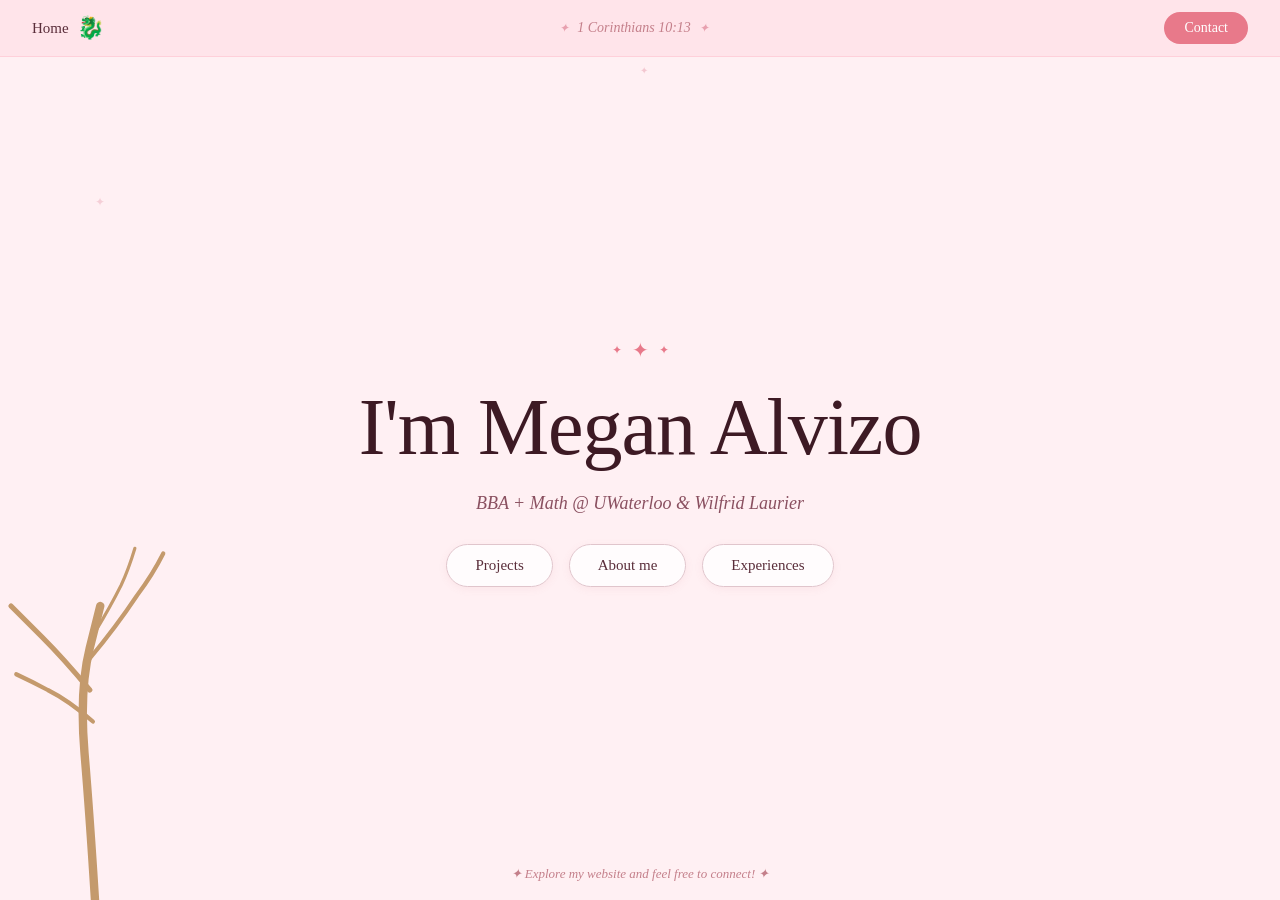
==== index.html @ 12430c57 "Build complete personal website with 4 pages Home, Projects, About Me, and Experiences pages matchin" ====
<!DOCTYPE html>
<html lang="en">
<head>
  <meta charset="UTF-8" />
  <meta name="viewport" content="width=device-width, initial-scale=1.0" />
  <title>Megan Alvizo</title>
  <link rel="stylesheet" href="src/styles/main.css" />
  <link rel="stylesheet" href="src/styles/home.css" />
</head>
<body>

  <!-- Navbar -->
  <nav class="navbar">
    <div class="nav-left">
      <span class="nav-home-link" onclick="window.location.href='index.html'">Home</span>
      <span class="nailong">🐉</span>
    </div>
    <div class="nav-center">
      <span class="star-icon">✦</span>
      <span class="nav-verse">1 Corinthians 10:13</span>
      <span class="star-icon">✦</span>
    </div>
    <div class="nav-right">
      <button class="contact-btn" onclick="openContact()">Contact</button>
    </div>
  </nav>

  <!-- Contact Modal -->
  <div class="modal-overlay" id="contactModal" onclick="closeContact(event)">
    <div class="modal-box">
      <h3 class="modal-title">Let's connect! ✦</h3>
      <div class="modal-links">
        <a href="https://www.linkedin.com/in/megan-louise-alvizo-20a7b934a" target="_blank" class="modal-link">
          <span class="modal-icon">💼</span> LinkedIn
        </a>
        <a href="https://www.instagram.com/meganalvi_" target="_blank" class="modal-link">
          <span class="modal-icon">📸</span> @meganalvi_
        </a>
        <a href="mailto:alvizomeganlouise@gmail.com" class="modal-link">
          <span class="modal-icon">✉️</span> alvizomeganlouise@gmail.com
        </a>
      </div>
      <button class="modal-close" onclick="closeContact()">×</button>
    </div>
  </div>

  <!-- Cherry Blossom Tree (left side) -->
  <div class="cherry-blossom-container" id="cherryTree">
    <svg class="cherry-tree-svg" viewBox="0 0 200 400" xmlns="http://www.w3.org/2000/svg">
      <!-- trunk -->
      <path d="M100 400 Q95 320 90 260 Q85 200 95 160 Q100 140 105 120" stroke="#c49a6c" stroke-width="8" fill="none" stroke-linecap="round"/>
      <!-- branches -->
      <path d="M95 200 Q70 170 50 150 Q35 135 20 120" stroke="#c49a6c" stroke-width="5" fill="none" stroke-linecap="round"/>
      <path d="M95 170 Q120 140 140 110 Q155 90 165 70" stroke="#c49a6c" stroke-width="4" fill="none" stroke-linecap="round"/>
      <path d="M98 230 Q75 210 55 200 Q40 192 25 185" stroke="#c49a6c" stroke-width="4" fill="none" stroke-linecap="round"/>
      <path d="M100 145 Q115 120 125 100 Q132 85 138 65" stroke="#c49a6c" stroke-width="3" fill="none" stroke-linecap="round"/>
      <!-- blossom clusters -->
      <g class="blossom-cluster" opacity="0">
        <!-- cluster 1 near top -->
        <circle cx="20" cy="118" r="18" fill="#ffb7c5" opacity="0.6"/>
        <circle cx="38" cy="108" r="14" fill="#ffc8d3" opacity="0.7"/>
        <circle cx="12" cy="105" r="12" fill="#ff9db0" opacity="0.5"/>
        <!-- cluster 2 right upper -->
        <circle cx="165" cy="68" r="16" fill="#ffb7c5" opacity="0.6"/>
        <circle cx="150" cy="55" r="12" fill="#ffc8d3" opacity="0.7"/>
        <circle cx="175" cy="55" r="10" fill="#ff9db0" opacity="0.5"/>
        <!-- cluster 3 right mid -->
        <circle cx="140" cy="108" r="14" fill="#ffb7c5" opacity="0.6"/>
        <circle cx="155" cy="95" r="10" fill="#ffc8d3" opacity="0.7"/>
        <!-- cluster 4 left mid -->
        <circle cx="25" cy="182" r="14" fill="#ffb7c5" opacity="0.6"/>
        <circle cx="40" cy="172" r="11" fill="#ffc8d3" opacity="0.7"/>
        <circle cx="15" cy="172" r="9" fill="#ff9db0" opacity="0.5"/>
        <!-- cluster 5 left upper -->
        <circle cx="48" cy="148" r="12" fill="#ffb7c5" opacity="0.6"/>
        <circle cx="32" cy="138" r="9" fill="#ffc8d3" opacity="0.7"/>
        <!-- small individual blossoms -->
        <circle cx="100" cy="98" r="10" fill="#ffb7c5" opacity="0.6"/>
        <circle cx="126" cy="98" r="9" fill="#ffc8d3" opacity="0.6"/>
        <circle cx="138" cy="63" r="8" fill="#ff9db0" opacity="0.5"/>
      </g>
    </svg>

    <!-- Falling petals -->
    <div class="petals-container" id="petalsContainer"></div>
  </div>

  <!-- Decorative stars -->
  <span class="deco-star" style="top:65px;left:640px;font-size:10px;opacity:0.5;">✦</span>
  <span class="deco-star" style="top:195px;left:95px;font-size:12px;opacity:0.4;">✦</span>

  <!-- Hero Section -->
  <section class="hero">
    <div class="hero-stars">
      <span class="star-sm">✦</span>
      <span class="star-lg">✦</span>
      <span class="star-sm">✦</span>
    </div>
    <h1 class="hero-title">I'm Megan Alvizo</h1>
    <p class="hero-subtitle">BBA + Math @ UWaterloo &amp; Wilfrid Laurier</p>
    <div class="hero-buttons">
      <a href="src/pages/projects.html" class="hero-btn">Projects</a>
      <a href="src/pages/about.html" class="hero-btn">About me</a>
      <a href="src/pages/experiences.html" class="hero-btn">Experiences</a>
    </div>
  </section>

  <!-- Footer -->
  <footer class="footer">
    <span>✦ Explore my website and feel free to connect! ✦</span>
  </footer>

  <script src="src/scripts/main.js"></script>
  <script src="src/scripts/home.js"></script>
</body>
</html>
---- src/styles/main.css ----
/* ── Global Reset & Base ── */
*, *::before, *::after { box-sizing: border-box; margin: 0; padding: 0; }

body {
  font-family: 'Georgia', serif;
  background: #fff0f3;
  color: #5a2d3a;
  min-height: 100vh;
  display: flex;
  flex-direction: column;
}

/* ── Navbar ── */
.navbar {
  display: flex;
  align-items: center;
  justify-content: space-between;
  padding: 12px 32px;
  background: #ffe4ea;
  border-bottom: 1px solid #ffd0da;
  position: sticky;
  top: 0;
  z-index: 100;
}

.nav-left {
  display: flex;
  align-items: center;
  gap: 8px;
}

.nav-home-link {
  font-size: 15px;
  font-weight: 500;
  color: #5a2d3a;
  cursor: pointer;
  text-decoration: none;
}
.nav-home-link:hover { text-decoration: underline; }

.nailong {
  font-size: 22px;
  line-height: 1;
}

.nav-center {
  display: flex;
  align-items: center;
  gap: 8px;
  font-size: 14px;
  color: #c47f8a;
  font-style: italic;
}

.star-icon { font-size: 12px; color: #e8a0af; }

.contact-btn {
  background: #e8798a;
  color: #fff;
  border: none;
  border-radius: 20px;
  padding: 8px 20px;
  font-size: 14px;
  cursor: pointer;
  font-family: inherit;
  transition: background 0.2s;
}
.contact-btn:hover { background: #d4606f; }

/* ── Modal ── */
.modal-overlay {
  display: none;
  position: fixed;
  inset: 0;
  background: rgba(90,45,58,0.18);
  z-index: 200;
  align-items: center;
  justify-content: center;
}
.modal-overlay.active { display: flex; }

.modal-box {
  background: #fff;
  border-radius: 20px;
  padding: 36px 40px;
  min-width: 320px;
  box-shadow: 0 8px 32px rgba(200,100,120,0.15);
  position: relative;
  text-align: center;
}

.modal-title {
  font-size: 20px;
  color: #5a2d3a;
  margin-bottom: 24px;
  font-family: 'Georgia', serif;
}

.modal-links {
  display: flex;
  flex-direction: column;
  gap: 14px;
}

.modal-link {
  display: flex;
  align-items: center;
  gap: 10px;
  background: #fff0f3;
  border-radius: 12px;
  padding: 12px 18px;
  color: #5a2d3a;
  text-decoration: none;
  font-size: 14px;
  transition: background 0.2s;
}
.modal-link:hover { background: #ffd8e0; }

.modal-icon { font-size: 18px; }

.modal-close {
  position: absolute;
  top: 12px; right: 16px;
  background: none;
  border: none;
  font-size: 22px;
  color: #c47f8a;
  cursor: pointer;
  line-height: 1;
}
.modal-close:hover { color: #5a2d3a; }

/* ── Footer ── */
.footer {
  text-align: center;
  padding: 18px;
  font-size: 13px;
  color: #c47f8a;
  font-style: italic;
  margin-top: auto;
}

/* ── Page header (used in sub-pages) ── */
.page-header {
  text-align: center;
  padding: 40px 20px 10px;
}
.page-header h1 {
  font-size: 42px;
  font-family: 'Georgia', serif;
  color: #3d1a24;
  display: flex;
  align-items: center;
  justify-content: center;
  gap: 12px;
}
.page-header h1 .star-pink { color: #e8798a; font-size: 22px; }
.page-header .subtitle {
  font-size: 15px;
  color: #b07080;
  margin-top: 8px;
  font-style: italic;
}

/* ── Decorative background stars ── */
.deco-star {
  position: absolute;
  color: #e8a0af;
  pointer-events: none;
  user-select: none;
}

/* ── Card shared ── */
.card {
  background: #fff;
  border-radius: 20px;
  box-shadow: 0 2px 16px rgba(200,100,120,0.08);
  padding: 28px;
}

/* ── Tag / badge ── */
.tag {
  display: inline-block;
  background: #fff0f3;
  border: 1px solid #ffd0da;
  color: #b07080;
  border-radius: 20px;
  padding: 4px 12px;
  font-size: 12px;
}
---- src/styles/home.css ----
/* ── Home page ── */

body {
  position: relative;
  overflow-x: hidden;
}

/* Cherry blossom tree anchored to left side */
.cherry-blossom-container {
  position: fixed;
  left: -10px;
  bottom: 0;
  width: 210px;
  height: 420px;
  pointer-events: none;
  z-index: 10;
  opacity: 0;
}
.cherry-blossom-container.grown { opacity: 1; }

.cherry-tree-svg {
  width: 100%;
  height: 100%;
}

/* Blossom cluster animation */
.blossom-cluster {
  transition: opacity 1.5s ease;
}

/* Falling petals */
.petals-container {
  position: fixed;
  top: 0;
  left: 0;
  width: 100vw;
  height: 100vh;
  pointer-events: none;
  z-index: 9;
  overflow: hidden;
}

.petal {
  position: absolute;
  width: 10px;
  height: 10px;
  border-radius: 50% 0 50% 0;
  background: #ffb7c5;
  opacity: 0;
  animation: petalFall linear infinite;
}

@keyframes petalFall {
  0%   { transform: translateY(-20px) rotate(0deg); opacity: 0.8; }
  80%  { opacity: 0.5; }
  100% { transform: translateY(100vh) rotate(360deg) translateX(60px); opacity: 0; }
}

/* Hero */
.hero {
  flex: 1;
  display: flex;
  flex-direction: column;
  align-items: center;
  justify-content: center;
  text-align: center;
  padding: 60px 20px 40px;
  gap: 20px;
}

.hero-stars {
  display: flex;
  gap: 10px;
  align-items: center;
  color: #e8798a;
  font-size: 14px;
}
.hero-stars .star-lg { font-size: 20px; }
.hero-stars .star-sm { font-size: 12px; }

.hero-title {
  font-family: 'Times New Roman', Times, serif;
  font-size: clamp(48px, 8vw, 80px);
  font-weight: 400;
  color: #3d1a24;
  animation: pulse 3s ease-in-out infinite;
  letter-spacing: -1px;
}

@keyframes pulse {
  0%, 100% { transform: scale(1); }
  50%       { transform: scale(1.02); }
}

.hero-subtitle {
  font-size: 18px;
  color: #8a5060;
  font-family: 'Georgia', serif;
  font-style: italic;
}

.hero-buttons {
  display: flex;
  gap: 16px;
  flex-wrap: wrap;
  justify-content: center;
  margin-top: 10px;
}

.hero-btn {
  display: inline-block;
  padding: 12px 28px;
  border-radius: 30px;
  border: 1.5px solid #e0c5cc;
  background: rgba(255,255,255,0.8);
  color: #5a2d3a;
  text-decoration: none;
  font-size: 15px;
  font-family: 'Georgia', serif;
  backdrop-filter: blur(4px);
  transition: background 0.2s, box-shadow 0.2s, transform 0.15s;
  box-shadow: 0 2px 8px rgba(200,100,120,0.08);
}
.hero-btn:hover {
  background: #fff;
  box-shadow: 0 4px 18px rgba(200,100,120,0.18);
  transform: translateY(-2px);
}
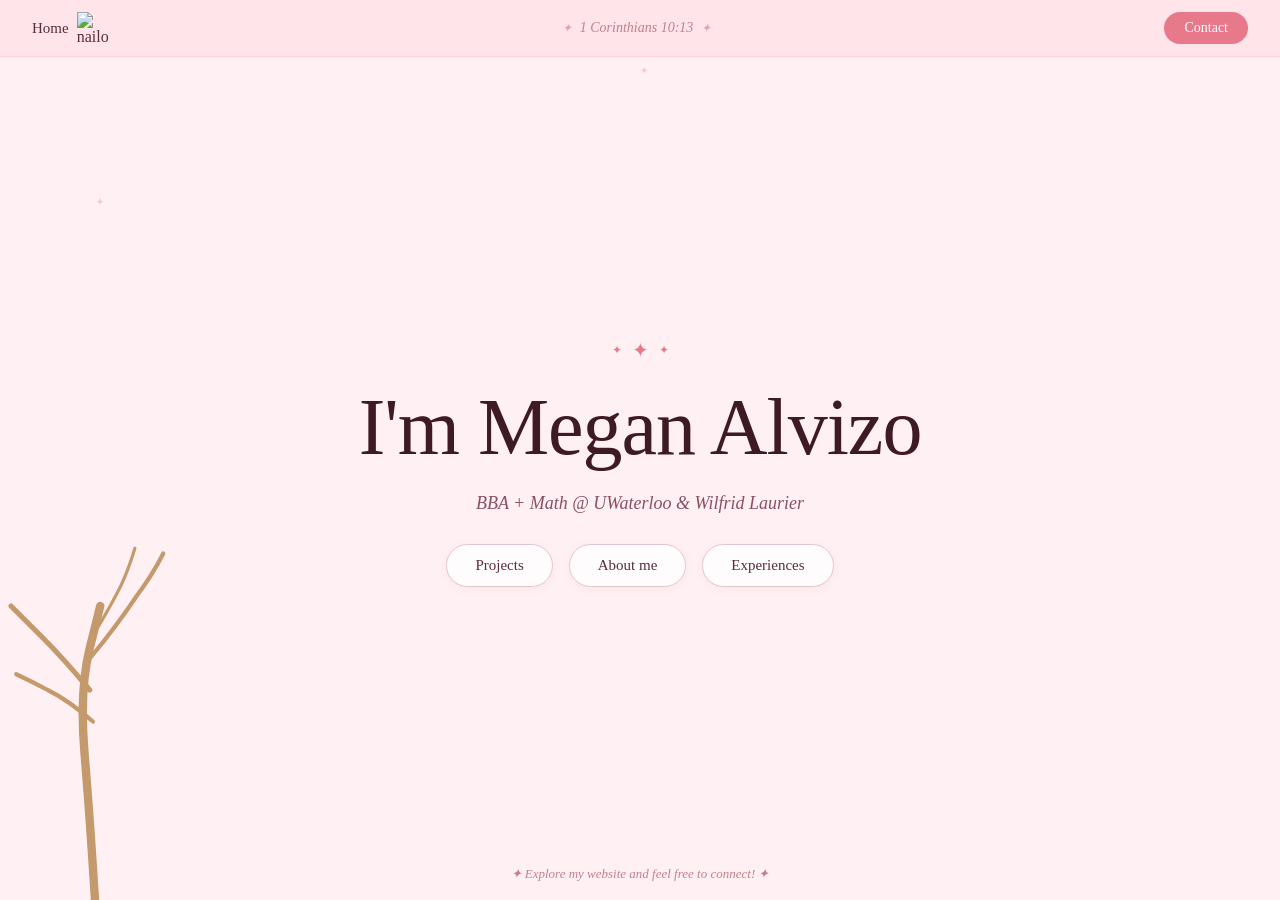
==== commit 12fe6df7: "Update contact modal design, full-width petals, and nailong character image - Redesign contact modal" ====
--- a/index.html
+++ b/index.html
@@ -13,7 +13,7 @@
   <nav class="navbar">
     <div class="nav-left">
       <span class="nav-home-link" onclick="window.location.href='index.html'">Home</span>
-      <span class="nailong">🐉</span>
+      <img src="src/assets/nailong.png" class="nailong-img" alt="nailong" />
     </div>
     <div class="nav-center">
       <span class="star-icon">✦</span>
@@ -28,16 +28,19 @@
   <!-- Contact Modal -->
   <div class="modal-overlay" id="contactModal" onclick="closeContact(event)">
     <div class="modal-box">
-      <h3 class="modal-title">Let's connect! ✦</h3>
+      <h3 class="modal-title"><span class="flower">✿</span> Let's connect <span class="flower">✿</span></h3>
       <div class="modal-links">
         <a href="https://www.linkedin.com/in/megan-louise-alvizo-20a7b934a" target="_blank" class="modal-link">
-          <span class="modal-icon">💼</span> LinkedIn
+          <div class="modal-link-icon linkedin"><svg viewBox="0 0 24 24" fill="#0077b5" xmlns="http://www.w3.org/2000/svg"><path d="M20.447 20.452h-3.554v-5.569c0-1.328-.027-3.037-1.852-3.037-1.853 0-2.136 1.445-2.136 2.939v5.667H9.351V9h3.414v1.561h.046c.477-.9 1.637-1.85 3.37-1.85 3.601 0 4.267 2.37 4.267 5.455v6.286zM5.337 7.433a2.062 2.062 0 0 1-2.063-2.065 2.064 2.064 0 1 1 2.063 2.065zm1.782 13.019H3.555V9h3.564v11.452zM22.225 0H1.771C.792 0 0 .774 0 1.729v20.542C0 23.227.792 24 1.771 24h20.451C23.2 24 24 23.227 24 22.271V1.729C24 .774 23.2 0 22.222 0h.003z"/></svg></div>
+          <div class="modal-link-text"><span class="modal-link-label">LinkedIn</span><span class="modal-link-value">Megan Louise Alvizo's Profile</span></div>
         </a>
         <a href="https://www.instagram.com/meganalvi_" target="_blank" class="modal-link">
-          <span class="modal-icon">📸</span> @meganalvi_
+          <div class="modal-link-icon instagram"><svg viewBox="0 0 24 24" xmlns="http://www.w3.org/2000/svg"><defs><radialGradient id="ig" cx="30%" cy="107%" r="150%"><stop offset="0%" stop-color="#fdf497"/><stop offset="5%" stop-color="#fdf497"/><stop offset="45%" stop-color="#fd5949"/><stop offset="60%" stop-color="#d6249f"/><stop offset="90%" stop-color="#285AEB"/></radialGradient></defs><path fill="url(#ig)" d="M12 2.163c3.204 0 3.584.012 4.85.07 3.252.148 4.771 1.691 4.919 4.919.058 1.265.069 1.645.069 4.849 0 3.205-.012 3.584-.069 4.849-.149 3.225-1.664 4.771-4.919 4.919-1.266.058-1.644.07-4.85.07-3.204 0-3.584-.012-4.849-.07-3.26-.149-4.771-1.699-4.919-4.92-.058-1.265-.07-1.644-.07-4.849 0-3.204.013-3.583.07-4.849.149-3.227 1.664-4.771 4.919-4.919 1.266-.057 1.645-.069 4.849-.069zm0-2.163c-3.259 0-3.667.014-4.947.072-4.358.2-6.78 2.618-6.98 6.98-.059 1.281-.073 1.689-.073 4.948 0 3.259.014 3.668.072 4.948.2 4.358 2.618 6.78 6.98 6.98 1.281.058 1.689.072 4.948.072 3.259 0 3.668-.014 4.948-.072 4.354-.2 6.782-2.618 6.979-6.98.059-1.28.073-1.689.073-4.948 0-3.259-.014-3.667-.072-4.947-.196-4.354-2.617-6.78-6.979-6.98-1.281-.059-1.69-.073-4.949-.073zm0 5.838a6.162 6.162 0 1 0 0 12.324 6.162 6.162 0 0 0 0-12.324zM12 16a4 4 0 1 1 0-8 4 4 0 0 1 0 8zm6.406-11.845a1.44 1.44 0 1 0 0 2.881 1.44 1.44 0 0 0 0-2.881z"/></svg></div>
+          <div class="modal-link-text"><span class="modal-link-label">Instagram</span><span class="modal-link-value">@meganalvi_</span></div>
         </a>
         <a href="mailto:alvizomeganlouise@gmail.com" class="modal-link">
-          <span class="modal-icon">✉️</span> alvizomeganlouise@gmail.com
+          <div class="modal-link-icon email"><svg viewBox="0 0 24 24" fill="none" stroke="#e8798a" stroke-width="2" stroke-linecap="round" stroke-linejoin="round" xmlns="http://www.w3.org/2000/svg"><rect x="2" y="4" width="20" height="16" rx="2"/><path d="m22 7-8.97 5.7a1.94 1.94 0 0 1-2.06 0L2 7"/></svg></div>
+          <div class="modal-link-text"><span class="modal-link-label">Email</span><span class="modal-link-value">alvizomeganlouise@gmail.com</span></div>
         </a>
       </div>
       <button class="modal-close" onclick="closeContact()">×</button>
--- a/src/styles/main.css
+++ b/src/styles/main.css
@@ -38,9 +38,10 @@
 }
 .nav-home-link:hover { text-decoration: underline; }
 
-.nailong {
-  font-size: 22px;
-  line-height: 1;
+.nailong-img {
+  width: 32px;
+  height: 32px;
+  object-fit: contain;
 }
 
 .nav-center {
@@ -81,49 +82,73 @@
 
 .modal-box {
   background: #fff;
-  border-radius: 20px;
-  padding: 36px 40px;
-  min-width: 320px;
-  box-shadow: 0 8px 32px rgba(200,100,120,0.15);
+  border-radius: 24px;
+  padding: 32px 28px 28px;
+  min-width: 340px;
+  max-width: 420px;
+  width: 90vw;
+  box-shadow: 0 8px 40px rgba(200,100,120,0.18);
   position: relative;
   text-align: center;
 }
 
 .modal-title {
-  font-size: 20px;
-  color: #5a2d3a;
-  margin-bottom: 24px;
+  font-size: 22px;
+  color: #3d1a24;
+  margin-bottom: 22px;
   font-family: 'Georgia', serif;
-}
+  display: flex;
+  align-items: center;
+  justify-content: center;
+  gap: 8px;
+}
+.modal-title .flower { color: #e8798a; font-size: 18px; }
 
 .modal-links {
   display: flex;
   flex-direction: column;
+  gap: 12px;
+}
+
+.modal-link {
+  display: flex;
+  align-items: center;
   gap: 14px;
-}
-
-.modal-link {
-  display: flex;
-  align-items: center;
-  gap: 10px;
-  background: #fff0f3;
-  border-radius: 12px;
-  padding: 12px 18px;
-  color: #5a2d3a;
+  background: #fff5f7;
+  border-radius: 16px;
+  padding: 14px 18px;
+  color: #3d1a24;
   text-decoration: none;
-  font-size: 14px;
   transition: background 0.2s;
+  text-align: left;
 }
 .modal-link:hover { background: #ffd8e0; }
 
-.modal-icon { font-size: 18px; }
+.modal-link-icon {
+  width: 40px;
+  height: 40px;
+  border-radius: 10px;
+  display: flex;
+  align-items: center;
+  justify-content: center;
+  flex-shrink: 0;
+}
+.modal-link-icon svg { width: 22px; height: 22px; }
+
+.modal-link-icon.linkedin { background: #e8f0fe; }
+.modal-link-icon.instagram { background: #fce4ec; }
+.modal-link-icon.email { background: #fce4ec; }
+
+.modal-link-text { display: flex; flex-direction: column; gap: 2px; }
+.modal-link-label { font-size: 11px; color: #b07080; font-family: 'Georgia', serif; }
+.modal-link-value { font-size: 14px; font-weight: 600; color: #3d1a24; font-family: 'Georgia', serif; }
 
 .modal-close {
   position: absolute;
-  top: 12px; right: 16px;
+  top: 14px; right: 18px;
   background: none;
   border: none;
-  font-size: 22px;
+  font-size: 20px;
   color: #c47f8a;
   cursor: pointer;
   line-height: 1;
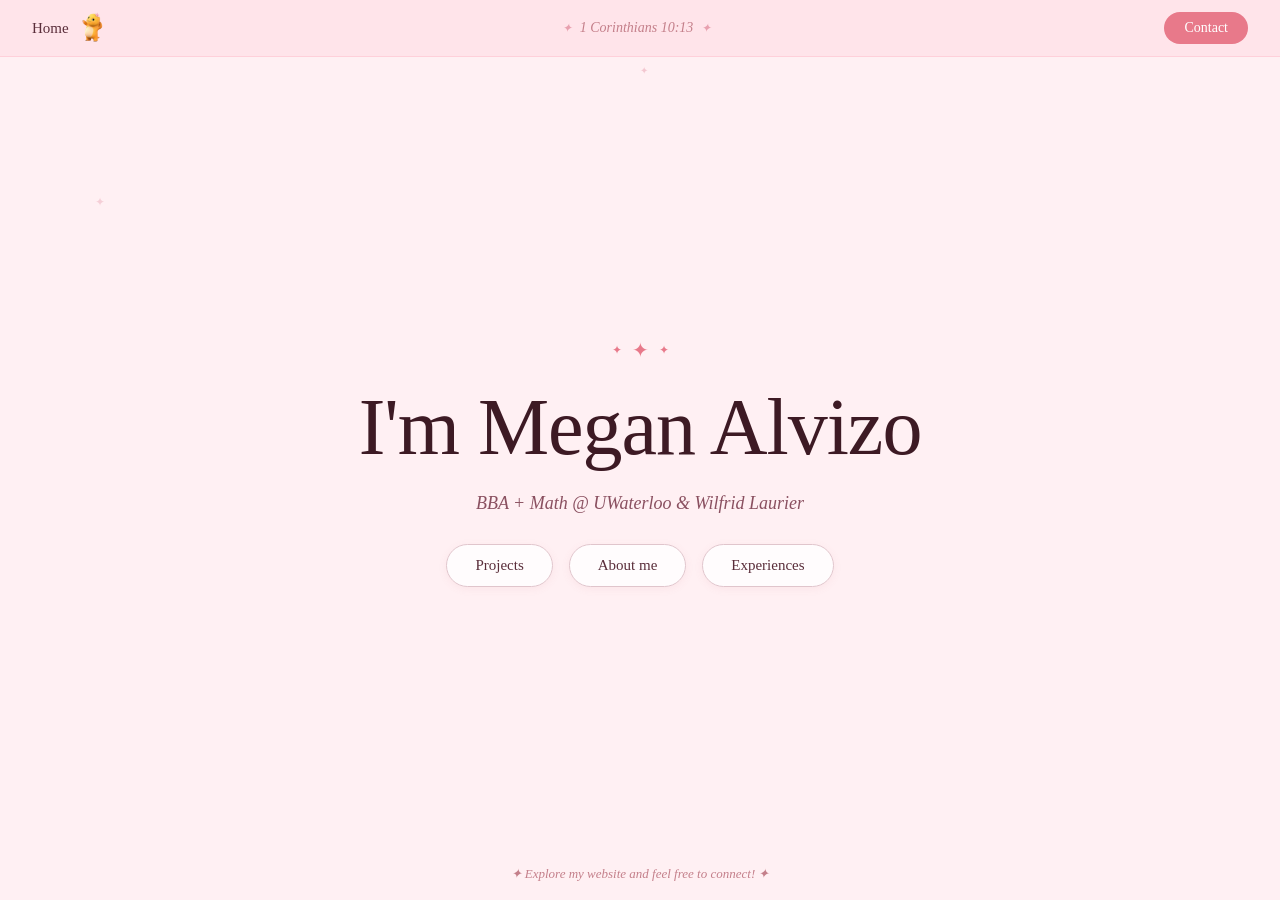
==== commit 92f4aeeb: "Update cherry blossom SVG with animated branch classes, fix LinkedIn icon color - Rebuild SVG paths " ====
--- a/index.html
+++ b/index.html
@@ -31,7 +31,7 @@
       <h3 class="modal-title"><span class="flower">✿</span> Let's connect <span class="flower">✿</span></h3>
       <div class="modal-links">
         <a href="https://www.linkedin.com/in/megan-louise-alvizo-20a7b934a" target="_blank" class="modal-link">
-          <div class="modal-link-icon linkedin"><svg viewBox="0 0 24 24" fill="#0077b5" xmlns="http://www.w3.org/2000/svg"><path d="M20.447 20.452h-3.554v-5.569c0-1.328-.027-3.037-1.852-3.037-1.853 0-2.136 1.445-2.136 2.939v5.667H9.351V9h3.414v1.561h.046c.477-.9 1.637-1.85 3.37-1.85 3.601 0 4.267 2.37 4.267 5.455v6.286zM5.337 7.433a2.062 2.062 0 0 1-2.063-2.065 2.064 2.064 0 1 1 2.063 2.065zm1.782 13.019H3.555V9h3.564v11.452zM22.225 0H1.771C.792 0 0 .774 0 1.729v20.542C0 23.227.792 24 1.771 24h20.451C23.2 24 24 23.227 24 22.271V1.729C24 .774 23.2 0 22.222 0h.003z"/></svg></div>
+          <div class="modal-link-icon linkedin"><svg viewBox="0 0 24 24" fill="#e8798a" xmlns="http://www.w3.org/2000/svg"><path d="M20.447 20.452h-3.554v-5.569c0-1.328-.027-3.037-1.852-3.037-1.853 0-2.136 1.445-2.136 2.939v5.667H9.351V9h3.414v1.561h.046c.477-.9 1.637-1.85 3.37-1.85 3.601 0 4.267 2.37 4.267 5.455v6.286zM5.337 7.433a2.062 2.062 0 0 1-2.063-2.065 2.064 2.064 0 1 1 2.063 2.065zm1.782 13.019H3.555V9h3.564v11.452zM22.225 0H1.771C.792 0 0 .774 0 1.729v20.542C0 23.227.792 24 1.771 24h20.451C23.2 24 24 23.227 24 22.271V1.729C24 .774 23.2 0 22.222 0h.003z"/></svg></div>
           <div class="modal-link-text"><span class="modal-link-label">LinkedIn</span><span class="modal-link-value">Megan Louise Alvizo's Profile</span></div>
         </a>
         <a href="https://www.instagram.com/meganalvi_" target="_blank" class="modal-link">
@@ -49,44 +49,38 @@
 
   <!-- Cherry Blossom Tree (left side) -->
   <div class="cherry-blossom-container" id="cherryTree">
-    <svg class="cherry-tree-svg" viewBox="0 0 200 400" xmlns="http://www.w3.org/2000/svg">
+    <svg class="cherry-tree-svg" viewBox="0 0 200 460" xmlns="http://www.w3.org/2000/svg">
       <!-- trunk -->
-      <path d="M100 400 Q95 320 90 260 Q85 200 95 160 Q100 140 105 120" stroke="#c49a6c" stroke-width="8" fill="none" stroke-linecap="round"/>
-      <!-- branches -->
-      <path d="M95 200 Q70 170 50 150 Q35 135 20 120" stroke="#c49a6c" stroke-width="5" fill="none" stroke-linecap="round"/>
-      <path d="M95 170 Q120 140 140 110 Q155 90 165 70" stroke="#c49a6c" stroke-width="4" fill="none" stroke-linecap="round"/>
-      <path d="M98 230 Q75 210 55 200 Q40 192 25 185" stroke="#c49a6c" stroke-width="4" fill="none" stroke-linecap="round"/>
-      <path d="M100 145 Q115 120 125 100 Q132 85 138 65" stroke="#c49a6c" stroke-width="3" fill="none" stroke-linecap="round"/>
-      <!-- blossom clusters -->
-      <g class="blossom-cluster" opacity="0">
-        <!-- cluster 1 near top -->
-        <circle cx="20" cy="118" r="18" fill="#ffb7c5" opacity="0.6"/>
-        <circle cx="38" cy="108" r="14" fill="#ffc8d3" opacity="0.7"/>
-        <circle cx="12" cy="105" r="12" fill="#ff9db0" opacity="0.5"/>
-        <!-- cluster 2 right upper -->
-        <circle cx="165" cy="68" r="16" fill="#ffb7c5" opacity="0.6"/>
-        <circle cx="150" cy="55" r="12" fill="#ffc8d3" opacity="0.7"/>
-        <circle cx="175" cy="55" r="10" fill="#ff9db0" opacity="0.5"/>
-        <!-- cluster 3 right mid -->
-        <circle cx="140" cy="108" r="14" fill="#ffb7c5" opacity="0.6"/>
-        <circle cx="155" cy="95" r="10" fill="#ffc8d3" opacity="0.7"/>
-        <!-- cluster 4 left mid -->
-        <circle cx="25" cy="182" r="14" fill="#ffb7c5" opacity="0.6"/>
-        <circle cx="40" cy="172" r="11" fill="#ffc8d3" opacity="0.7"/>
-        <circle cx="15" cy="172" r="9" fill="#ff9db0" opacity="0.5"/>
-        <!-- cluster 5 left upper -->
-        <circle cx="48" cy="148" r="12" fill="#ffb7c5" opacity="0.6"/>
-        <circle cx="32" cy="138" r="9" fill="#ffc8d3" opacity="0.7"/>
-        <!-- small individual blossoms -->
-        <circle cx="100" cy="98" r="10" fill="#ffb7c5" opacity="0.6"/>
-        <circle cx="126" cy="98" r="9" fill="#ffc8d3" opacity="0.6"/>
-        <circle cx="138" cy="63" r="8" fill="#ff9db0" opacity="0.5"/>
-      </g>
+      <path class="tree-trunk" d="M100 460 Q95 370 90 300 Q85 230 95 180 Q100 155 105 130"/>
+      <!-- primary branches -->
+      <path class="tree-branch b1" d="M95 220 Q70 195 50 175 Q35 158 18 138"/>
+      <path class="tree-branch b2" d="M95 195 Q118 165 138 130 Q152 105 162 80"/>
+      <!-- secondary branches -->
+      <path class="tree-branch b3" d="M95 248 Q72 228 52 218 Q38 210 22 203"/>
+      <path class="tree-branch b4" d="M100 165 Q114 142 124 118 Q131 100 137 78"/>
+      <!-- twigs -->
+      <path class="tree-twig b5" d="M18 138 Q10 122 8 108 Q6 96 10 85"/>
+      <path class="tree-twig b6" d="M162 80 Q172 65 175 50 Q178 38 173 28"/>
+      <path class="tree-twig b7" d="M50 175 Q38 158 30 142"/>
+      <path class="tree-twig b8" d="M138 130 Q148 112 152 95"/>
+      <!-- blossoms (each gets bloomIn animation via nth-child) -->
+      <circle class="blossom" cx="10" cy="83" r="11" fill="#ffb7c5" opacity="0.85"/>
+      <circle class="blossom" cx="24" cy="72" r="9" fill="#ffd0dc" opacity="0.8"/>
+      <circle class="blossom" cx="3" cy="95" r="8" fill="#ff9db0" opacity="0.75"/>
+      <circle class="blossom" cx="172" cy="26" r="12" fill="#ffb7c5" opacity="0.85"/>
+      <circle class="blossom" cx="158" cy="18" r="9" fill="#ffd0dc" opacity="0.8"/>
+      <circle class="blossom" cx="183" cy="18" r="8" fill="#ff9db0" opacity="0.75"/>
+      <circle class="blossom" cx="28" cy="140" r="10" fill="#ffb7c5" opacity="0.8"/>
+      <circle class="blossom" cx="153" cy="93" r="9" fill="#ffc8d3" opacity="0.8"/>
+      <circle class="blossom" cx="22" cy="202" r="10" fill="#ffb7c5" opacity="0.75"/>
+      <circle class="blossom" cx="136" cy="76" r="9" fill="#ffd0dc" opacity="0.8"/>
+      <circle class="blossom" cx="105" cy="128" r="8" fill="#ffb7c5" opacity="0.7"/>
+      <circle class="blossom" cx="43" cy="165" r="8" fill="#ffc8d3" opacity="0.7"/>
     </svg>
+  </div>
 
-    <!-- Falling petals -->
-    <div class="petals-container" id="petalsContainer"></div>
-  </div>
+  <!-- Falling petals -->
+  <div class="petals-container" id="petalsContainer"></div>
 
   <!-- Decorative stars -->
   <span class="deco-star" style="top:65px;left:640px;font-size:10px;opacity:0.5;">✦</span>
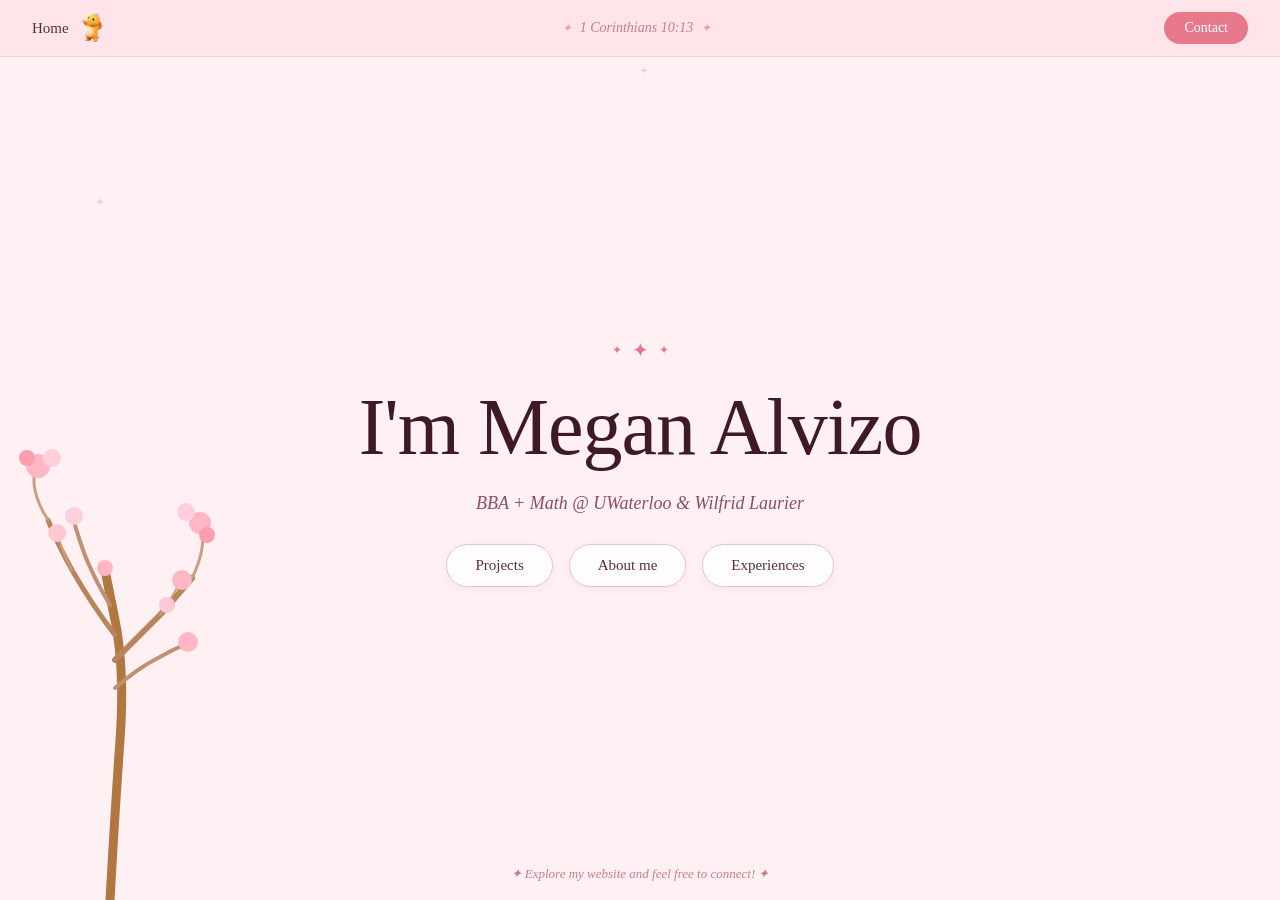
==== commit 1750bc3a: "Fix blossom animation: wrap circles in <g> so nth-child delays work https://claude.ai/code/session_0" ====
--- a/index.html
+++ b/index.html
@@ -63,19 +63,21 @@
       <path class="tree-twig b6" d="M162 80 Q172 65 175 50 Q178 38 173 28"/>
       <path class="tree-twig b7" d="M50 175 Q38 158 30 142"/>
       <path class="tree-twig b8" d="M138 130 Q148 112 152 95"/>
-      <!-- blossoms (each gets bloomIn animation via nth-child) -->
-      <circle class="blossom" cx="10" cy="83" r="11" fill="#ffb7c5" opacity="0.85"/>
-      <circle class="blossom" cx="24" cy="72" r="9" fill="#ffd0dc" opacity="0.8"/>
-      <circle class="blossom" cx="3" cy="95" r="8" fill="#ff9db0" opacity="0.75"/>
-      <circle class="blossom" cx="172" cy="26" r="12" fill="#ffb7c5" opacity="0.85"/>
-      <circle class="blossom" cx="158" cy="18" r="9" fill="#ffd0dc" opacity="0.8"/>
-      <circle class="blossom" cx="183" cy="18" r="8" fill="#ff9db0" opacity="0.75"/>
-      <circle class="blossom" cx="28" cy="140" r="10" fill="#ffb7c5" opacity="0.8"/>
-      <circle class="blossom" cx="153" cy="93" r="9" fill="#ffc8d3" opacity="0.8"/>
-      <circle class="blossom" cx="22" cy="202" r="10" fill="#ffb7c5" opacity="0.75"/>
-      <circle class="blossom" cx="136" cy="76" r="9" fill="#ffd0dc" opacity="0.8"/>
-      <circle class="blossom" cx="105" cy="128" r="8" fill="#ffb7c5" opacity="0.7"/>
-      <circle class="blossom" cx="43" cy="165" r="8" fill="#ffc8d3" opacity="0.7"/>
+      <!-- blossoms wrapped in <g> so nth-child delay selectors count correctly -->
+      <g class="blossom-group">
+        <circle class="blossom" cx="10" cy="83" r="11" fill="#ffb7c5"/>
+        <circle class="blossom" cx="24" cy="72" r="9" fill="#ffd0dc"/>
+        <circle class="blossom" cx="3" cy="95" r="8" fill="#ff9db0"/>
+        <circle class="blossom" cx="172" cy="26" r="12" fill="#ffb7c5"/>
+        <circle class="blossom" cx="158" cy="18" r="9" fill="#ffd0dc"/>
+        <circle class="blossom" cx="183" cy="18" r="8" fill="#ff9db0"/>
+        <circle class="blossom" cx="28" cy="140" r="10" fill="#ffb7c5"/>
+        <circle class="blossom" cx="153" cy="93" r="9" fill="#ffc8d3"/>
+        <circle class="blossom" cx="22" cy="202" r="10" fill="#ffb7c5"/>
+        <circle class="blossom" cx="136" cy="76" r="9" fill="#ffd0dc"/>
+        <circle class="blossom" cx="105" cy="128" r="8" fill="#ffb7c5"/>
+        <circle class="blossom" cx="43" cy="165" r="8" fill="#ffc8d3"/>
+      </g>
     </svg>
   </div>
 
--- a/src/styles/home.css
+++ b/src/styles/home.css
@@ -5,27 +5,74 @@
   overflow-x: hidden;
 }
 
-/* Cherry blossom tree anchored to left side */
+/* Cherry blossom tree anchored to left side — flipped */
 .cherry-blossom-container {
   position: fixed;
   left: -10px;
   bottom: 0;
-  width: 210px;
-  height: 420px;
+  width: 240px;
+  height: 460px;
   pointer-events: none;
   z-index: 10;
-  opacity: 0;
+  transform: scaleX(-1); /* flip horizontally */
 }
-.cherry-blossom-container.grown { opacity: 1; }
 
 .cherry-tree-svg {
   width: 100%;
   height: 100%;
+  overflow: visible;
 }
 
-/* Blossom cluster animation */
-.blossom-cluster {
-  transition: opacity 1.5s ease;
+/* ── Branch grow animation ── */
+/* Each path draws itself using stroke-dashoffset */
+.tree-trunk,
+.tree-branch,
+.tree-twig {
+  fill: none;
+  stroke-linecap: round;
+  stroke-linejoin: round;
+  stroke-dasharray: 600;
+  stroke-dashoffset: 600;
+}
+
+.tree-trunk  { stroke: #b07840; stroke-width: 9; animation: growPath 1s ease-out forwards; animation-delay: 0.2s; }
+.b1          { stroke: #b8845a; stroke-width: 6; animation: growPath 0.7s ease-out forwards; animation-delay: 0.9s; }
+.b2          { stroke: #b8845a; stroke-width: 5; animation: growPath 0.7s ease-out forwards; animation-delay: 1.1s; }
+.b3          { stroke: #c09070; stroke-width: 4; animation: growPath 0.6s ease-out forwards; animation-delay: 1.5s; }
+.b4          { stroke: #c09070; stroke-width: 4; animation: growPath 0.6s ease-out forwards; animation-delay: 1.6s; }
+.b5          { stroke: #c8a080; stroke-width: 3; animation: growPath 0.5s ease-out forwards; animation-delay: 1.9s; }
+.b6          { stroke: #c8a080; stroke-width: 3; animation: growPath 0.5s ease-out forwards; animation-delay: 2.0s; }
+.b7          { stroke: #c8a080; stroke-width: 2; animation: growPath 0.5s ease-out forwards; animation-delay: 2.2s; }
+.b8          { stroke: #c8a080; stroke-width: 2; animation: growPath 0.5s ease-out forwards; animation-delay: 2.3s; }
+
+@keyframes growPath {
+  to { stroke-dashoffset: 0; }
+}
+
+/* Blossoms fade+scale in after branches */
+.blossom {
+  opacity: 0;
+  transform-origin: center;
+  animation: bloomIn 0.6s ease-out forwards;
+}
+
+.blossom-group .blossom:nth-child(1)  { animation-delay: 2.6s; }
+.blossom-group .blossom:nth-child(2)  { animation-delay: 2.7s; }
+.blossom-group .blossom:nth-child(3)  { animation-delay: 2.75s; }
+.blossom-group .blossom:nth-child(4)  { animation-delay: 2.8s; }
+.blossom-group .blossom:nth-child(5)  { animation-delay: 2.85s; }
+.blossom-group .blossom:nth-child(6)  { animation-delay: 2.9s; }
+.blossom-group .blossom:nth-child(7)  { animation-delay: 2.95s; }
+.blossom-group .blossom:nth-child(8)  { animation-delay: 3.0s; }
+.blossom-group .blossom:nth-child(9)  { animation-delay: 3.05s; }
+.blossom-group .blossom:nth-child(10) { animation-delay: 3.1s; }
+.blossom-group .blossom:nth-child(11) { animation-delay: 3.15s; }
+.blossom-group .blossom:nth-child(12) { animation-delay: 3.2s; }
+
+@keyframes bloomIn {
+  0%   { opacity: 0; transform: scale(0.3); }
+  60%  { opacity: 0.9; transform: scale(1.1); }
+  100% { opacity: 1; transform: scale(1); }
 }
 
 /* Falling petals */
@@ -42,8 +89,6 @@
 
 .petal {
   position: absolute;
-  width: 10px;
-  height: 10px;
   border-radius: 50% 0 50% 0;
   background: #ffb7c5;
   opacity: 0;
@@ -68,13 +113,7 @@
   gap: 20px;
 }
 
-.hero-stars {
-  display: flex;
-  gap: 10px;
-  align-items: center;
-  color: #e8798a;
-  font-size: 14px;
-}
+.hero-stars { display: flex; gap: 10px; align-items: center; color: #e8798a; font-size: 14px; }
 .hero-stars .star-lg { font-size: 20px; }
 .hero-stars .star-sm { font-size: 12px; }
 
@@ -92,20 +131,9 @@
   50%       { transform: scale(1.02); }
 }
 
-.hero-subtitle {
-  font-size: 18px;
-  color: #8a5060;
-  font-family: 'Georgia', serif;
-  font-style: italic;
-}
+.hero-subtitle { font-size: 18px; color: #8a5060; font-family: 'Georgia', serif; font-style: italic; }
 
-.hero-buttons {
-  display: flex;
-  gap: 16px;
-  flex-wrap: wrap;
-  justify-content: center;
-  margin-top: 10px;
-}
+.hero-buttons { display: flex; gap: 16px; flex-wrap: wrap; justify-content: center; margin-top: 10px; }
 
 .hero-btn {
   display: inline-block;
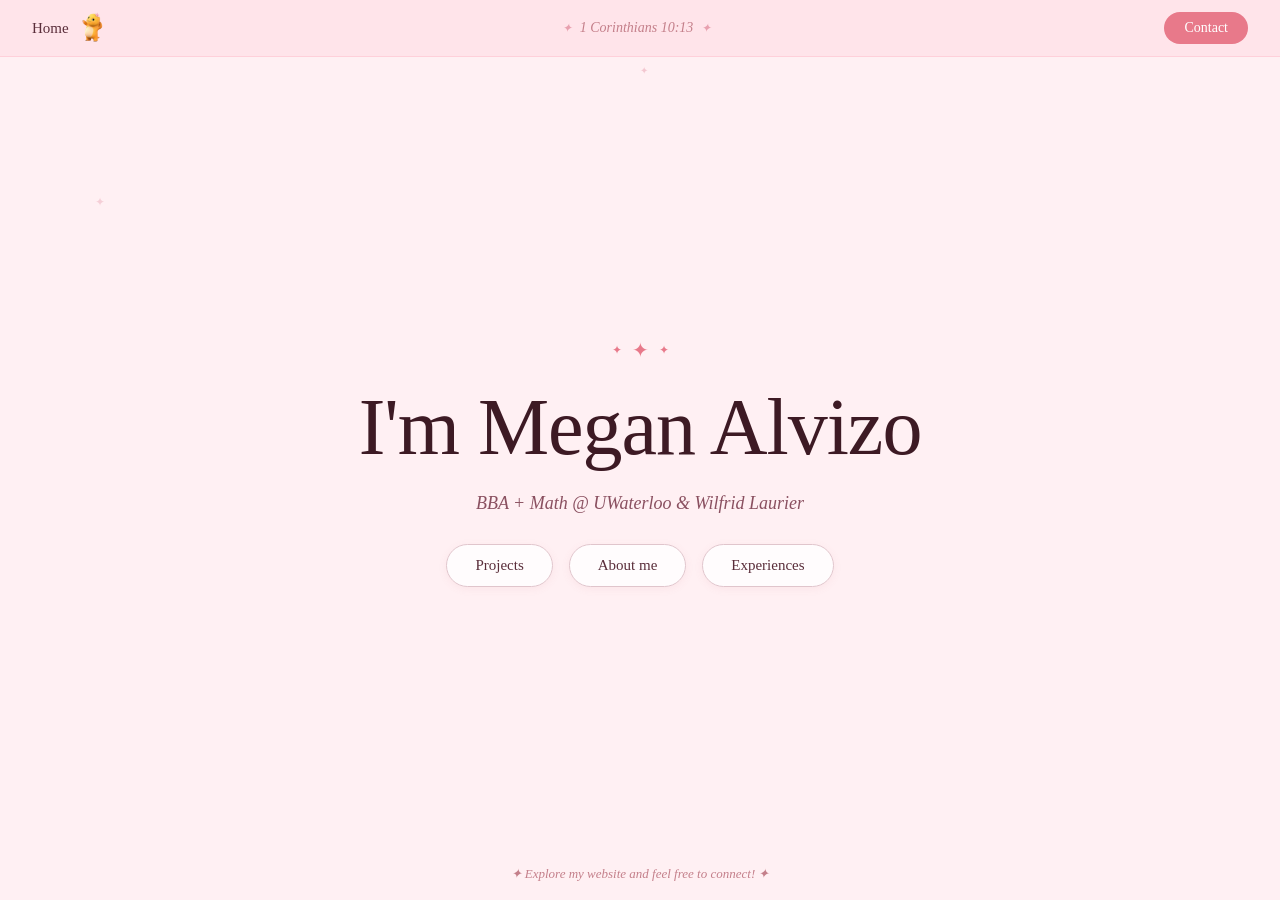
==== commit 7c7063b8: "Remove cherry blossom tree, fix LinkedIn modal bg, widen sections, add scroll reveal - Remove SVG tr" ====
--- a/index.html
+++ b/index.html
@@ -47,40 +47,6 @@
     </div>
   </div>
 
-  <!-- Cherry Blossom Tree (left side) -->
-  <div class="cherry-blossom-container" id="cherryTree">
-    <svg class="cherry-tree-svg" viewBox="0 0 200 460" xmlns="http://www.w3.org/2000/svg">
-      <!-- trunk -->
-      <path class="tree-trunk" d="M100 460 Q95 370 90 300 Q85 230 95 180 Q100 155 105 130"/>
-      <!-- primary branches -->
-      <path class="tree-branch b1" d="M95 220 Q70 195 50 175 Q35 158 18 138"/>
-      <path class="tree-branch b2" d="M95 195 Q118 165 138 130 Q152 105 162 80"/>
-      <!-- secondary branches -->
-      <path class="tree-branch b3" d="M95 248 Q72 228 52 218 Q38 210 22 203"/>
-      <path class="tree-branch b4" d="M100 165 Q114 142 124 118 Q131 100 137 78"/>
-      <!-- twigs -->
-      <path class="tree-twig b5" d="M18 138 Q10 122 8 108 Q6 96 10 85"/>
-      <path class="tree-twig b6" d="M162 80 Q172 65 175 50 Q178 38 173 28"/>
-      <path class="tree-twig b7" d="M50 175 Q38 158 30 142"/>
-      <path class="tree-twig b8" d="M138 130 Q148 112 152 95"/>
-      <!-- blossoms wrapped in <g> so nth-child delay selectors count correctly -->
-      <g class="blossom-group">
-        <circle class="blossom" cx="10" cy="83" r="11" fill="#ffb7c5"/>
-        <circle class="blossom" cx="24" cy="72" r="9" fill="#ffd0dc"/>
-        <circle class="blossom" cx="3" cy="95" r="8" fill="#ff9db0"/>
-        <circle class="blossom" cx="172" cy="26" r="12" fill="#ffb7c5"/>
-        <circle class="blossom" cx="158" cy="18" r="9" fill="#ffd0dc"/>
-        <circle class="blossom" cx="183" cy="18" r="8" fill="#ff9db0"/>
-        <circle class="blossom" cx="28" cy="140" r="10" fill="#ffb7c5"/>
-        <circle class="blossom" cx="153" cy="93" r="9" fill="#ffc8d3"/>
-        <circle class="blossom" cx="22" cy="202" r="10" fill="#ffb7c5"/>
-        <circle class="blossom" cx="136" cy="76" r="9" fill="#ffd0dc"/>
-        <circle class="blossom" cx="105" cy="128" r="8" fill="#ffb7c5"/>
-        <circle class="blossom" cx="43" cy="165" r="8" fill="#ffc8d3"/>
-      </g>
-    </svg>
-  </div>
-
   <!-- Falling petals -->
   <div class="petals-container" id="petalsContainer"></div>
 
--- a/src/styles/main.css
+++ b/src/styles/main.css
@@ -135,7 +135,7 @@
 }
 .modal-link-icon svg { width: 22px; height: 22px; }
 
-.modal-link-icon.linkedin { background: #e8f0fe; }
+.modal-link-icon.linkedin { background: #fce4ec; }
 .modal-link-icon.instagram { background: #fce4ec; }
 .modal-link-icon.email { background: #fce4ec; }
 
@@ -203,6 +203,17 @@
   padding: 28px;
 }
 
+/* ── Scroll reveal ── */
+.reveal {
+  opacity: 0;
+  transform: translateY(32px);
+  transition: opacity 0.6s ease, transform 0.6s ease;
+}
+.reveal.visible {
+  opacity: 1;
+  transform: translateY(0);
+}
+
 /* ── Tag / badge ── */
 .tag {
   display: inline-block;
--- a/src/styles/home.css
+++ b/src/styles/home.css
@@ -3,76 +3,6 @@
 body {
   position: relative;
   overflow-x: hidden;
-}
-
-/* Cherry blossom tree anchored to left side — flipped */
-.cherry-blossom-container {
-  position: fixed;
-  left: -10px;
-  bottom: 0;
-  width: 240px;
-  height: 460px;
-  pointer-events: none;
-  z-index: 10;
-  transform: scaleX(-1); /* flip horizontally */
-}
-
-.cherry-tree-svg {
-  width: 100%;
-  height: 100%;
-  overflow: visible;
-}
-
-/* ── Branch grow animation ── */
-/* Each path draws itself using stroke-dashoffset */
-.tree-trunk,
-.tree-branch,
-.tree-twig {
-  fill: none;
-  stroke-linecap: round;
-  stroke-linejoin: round;
-  stroke-dasharray: 600;
-  stroke-dashoffset: 600;
-}
-
-.tree-trunk  { stroke: #b07840; stroke-width: 9; animation: growPath 1s ease-out forwards; animation-delay: 0.2s; }
-.b1          { stroke: #b8845a; stroke-width: 6; animation: growPath 0.7s ease-out forwards; animation-delay: 0.9s; }
-.b2          { stroke: #b8845a; stroke-width: 5; animation: growPath 0.7s ease-out forwards; animation-delay: 1.1s; }
-.b3          { stroke: #c09070; stroke-width: 4; animation: growPath 0.6s ease-out forwards; animation-delay: 1.5s; }
-.b4          { stroke: #c09070; stroke-width: 4; animation: growPath 0.6s ease-out forwards; animation-delay: 1.6s; }
-.b5          { stroke: #c8a080; stroke-width: 3; animation: growPath 0.5s ease-out forwards; animation-delay: 1.9s; }
-.b6          { stroke: #c8a080; stroke-width: 3; animation: growPath 0.5s ease-out forwards; animation-delay: 2.0s; }
-.b7          { stroke: #c8a080; stroke-width: 2; animation: growPath 0.5s ease-out forwards; animation-delay: 2.2s; }
-.b8          { stroke: #c8a080; stroke-width: 2; animation: growPath 0.5s ease-out forwards; animation-delay: 2.3s; }
-
-@keyframes growPath {
-  to { stroke-dashoffset: 0; }
-}
-
-/* Blossoms fade+scale in after branches */
-.blossom {
-  opacity: 0;
-  transform-origin: center;
-  animation: bloomIn 0.6s ease-out forwards;
-}
-
-.blossom-group .blossom:nth-child(1)  { animation-delay: 2.6s; }
-.blossom-group .blossom:nth-child(2)  { animation-delay: 2.7s; }
-.blossom-group .blossom:nth-child(3)  { animation-delay: 2.75s; }
-.blossom-group .blossom:nth-child(4)  { animation-delay: 2.8s; }
-.blossom-group .blossom:nth-child(5)  { animation-delay: 2.85s; }
-.blossom-group .blossom:nth-child(6)  { animation-delay: 2.9s; }
-.blossom-group .blossom:nth-child(7)  { animation-delay: 2.95s; }
-.blossom-group .blossom:nth-child(8)  { animation-delay: 3.0s; }
-.blossom-group .blossom:nth-child(9)  { animation-delay: 3.05s; }
-.blossom-group .blossom:nth-child(10) { animation-delay: 3.1s; }
-.blossom-group .blossom:nth-child(11) { animation-delay: 3.15s; }
-.blossom-group .blossom:nth-child(12) { animation-delay: 3.2s; }
-
-@keyframes bloomIn {
-  0%   { opacity: 0; transform: scale(0.3); }
-  60%  { opacity: 0.9; transform: scale(1.1); }
-  100% { opacity: 1; transform: scale(1); }
 }
 
 /* Falling petals */
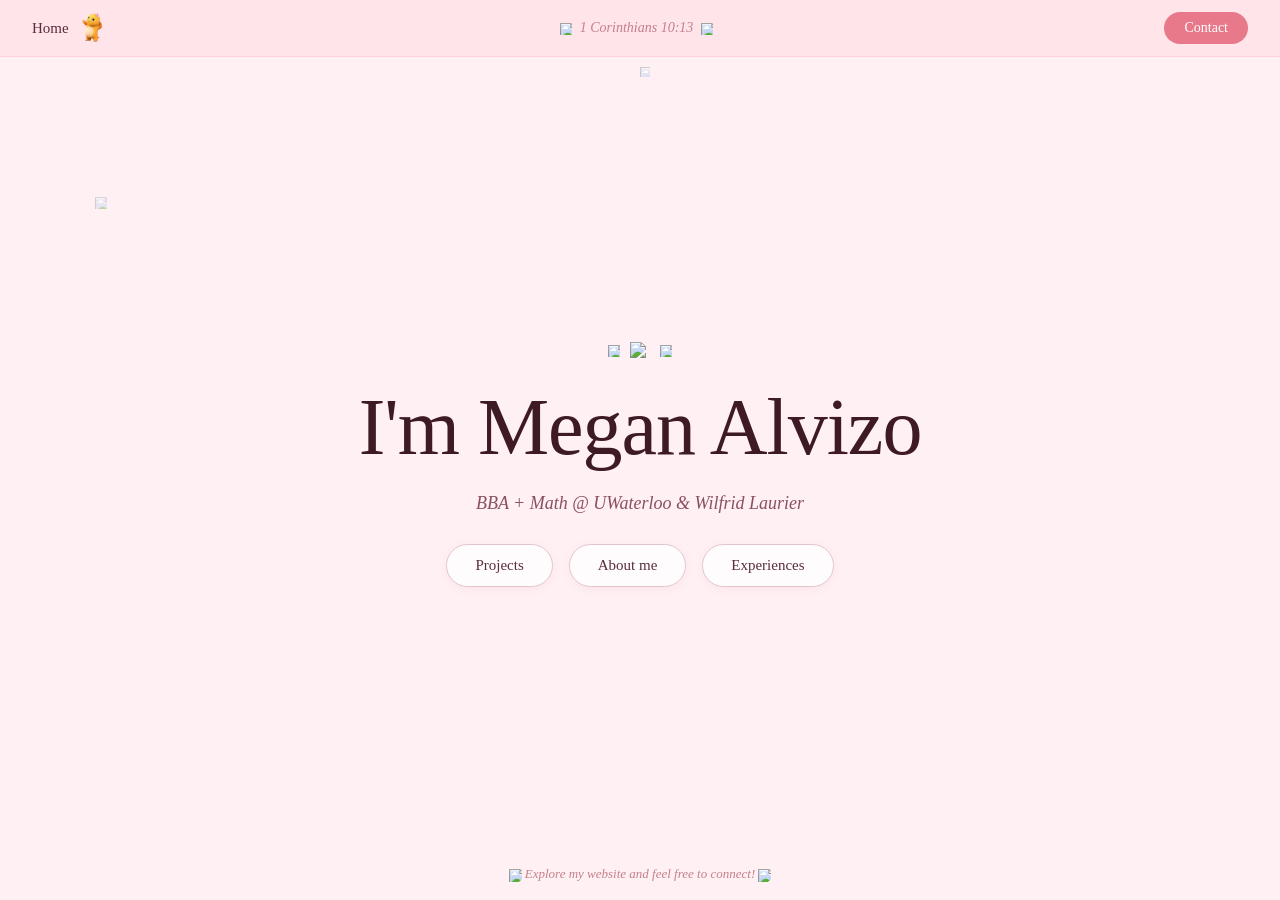
==== commit 8c155bb5: "Replace all ✦ diamond characters with flower.png image https://claude.ai/code/session_01We5ikoyRXZBN" ====
--- a/index.html
+++ b/index.html
@@ -16,9 +16,9 @@
       <img src="src/assets/nailong.png" class="nailong-img" alt="nailong" />
     </div>
     <div class="nav-center">
-      <span class="star-icon">✦</span>
+      <span class="star-icon"><img class="flower-icon" alt="✦" src="src/assets/flower.png"></span>
       <span class="nav-verse">1 Corinthians 10:13</span>
-      <span class="star-icon">✦</span>
+      <span class="star-icon"><img class="flower-icon" alt="✦" src="src/assets/flower.png"></span>
     </div>
     <div class="nav-right">
       <button class="contact-btn" onclick="openContact()">Contact</button>
@@ -51,15 +51,15 @@
   <div class="petals-container" id="petalsContainer"></div>
 
   <!-- Decorative stars -->
-  <span class="deco-star" style="top:65px;left:640px;font-size:10px;opacity:0.5;">✦</span>
-  <span class="deco-star" style="top:195px;left:95px;font-size:12px;opacity:0.4;">✦</span>
+  <span class="deco-star" style="top:65px;left:640px;font-size:10px;opacity:0.5;"><img class="flower-icon" alt="✦" src="src/assets/flower.png"></span>
+  <span class="deco-star" style="top:195px;left:95px;font-size:12px;opacity:0.4;"><img class="flower-icon" alt="✦" src="src/assets/flower.png"></span>
 
   <!-- Hero Section -->
   <section class="hero">
     <div class="hero-stars">
-      <span class="star-sm">✦</span>
-      <span class="star-lg">✦</span>
-      <span class="star-sm">✦</span>
+      <span class="star-sm"><img class="flower-icon" alt="✦" src="src/assets/flower.png"></span>
+      <span class="star-lg"><img class="flower-icon" alt="✦" src="src/assets/flower.png"></span>
+      <span class="star-sm"><img class="flower-icon" alt="✦" src="src/assets/flower.png"></span>
     </div>
     <h1 class="hero-title">I'm Megan Alvizo</h1>
     <p class="hero-subtitle">BBA + Math @ UWaterloo &amp; Wilfrid Laurier</p>
@@ -72,7 +72,7 @@
 
   <!-- Footer -->
   <footer class="footer">
-    <span>✦ Explore my website and feel free to connect! ✦</span>
+    <span><img class="flower-icon" alt="✦" src="src/assets/flower.png"> Explore my website and feel free to connect! <img class="flower-icon" alt="✦" src="src/assets/flower.png"></span>
   </footer>
 
   <script src="src/scripts/main.js"></script>
--- a/src/styles/main.css
+++ b/src/styles/main.css
@@ -203,6 +203,15 @@
   padding: 28px;
 }
 
+/* ── Flower icon ── */
+.flower-icon {
+  display: inline-block;
+  width: 1em;
+  height: 1em;
+  vertical-align: middle;
+  object-fit: contain;
+}
+
 /* ── Scroll reveal ── */
 .reveal {
   opacity: 0;
